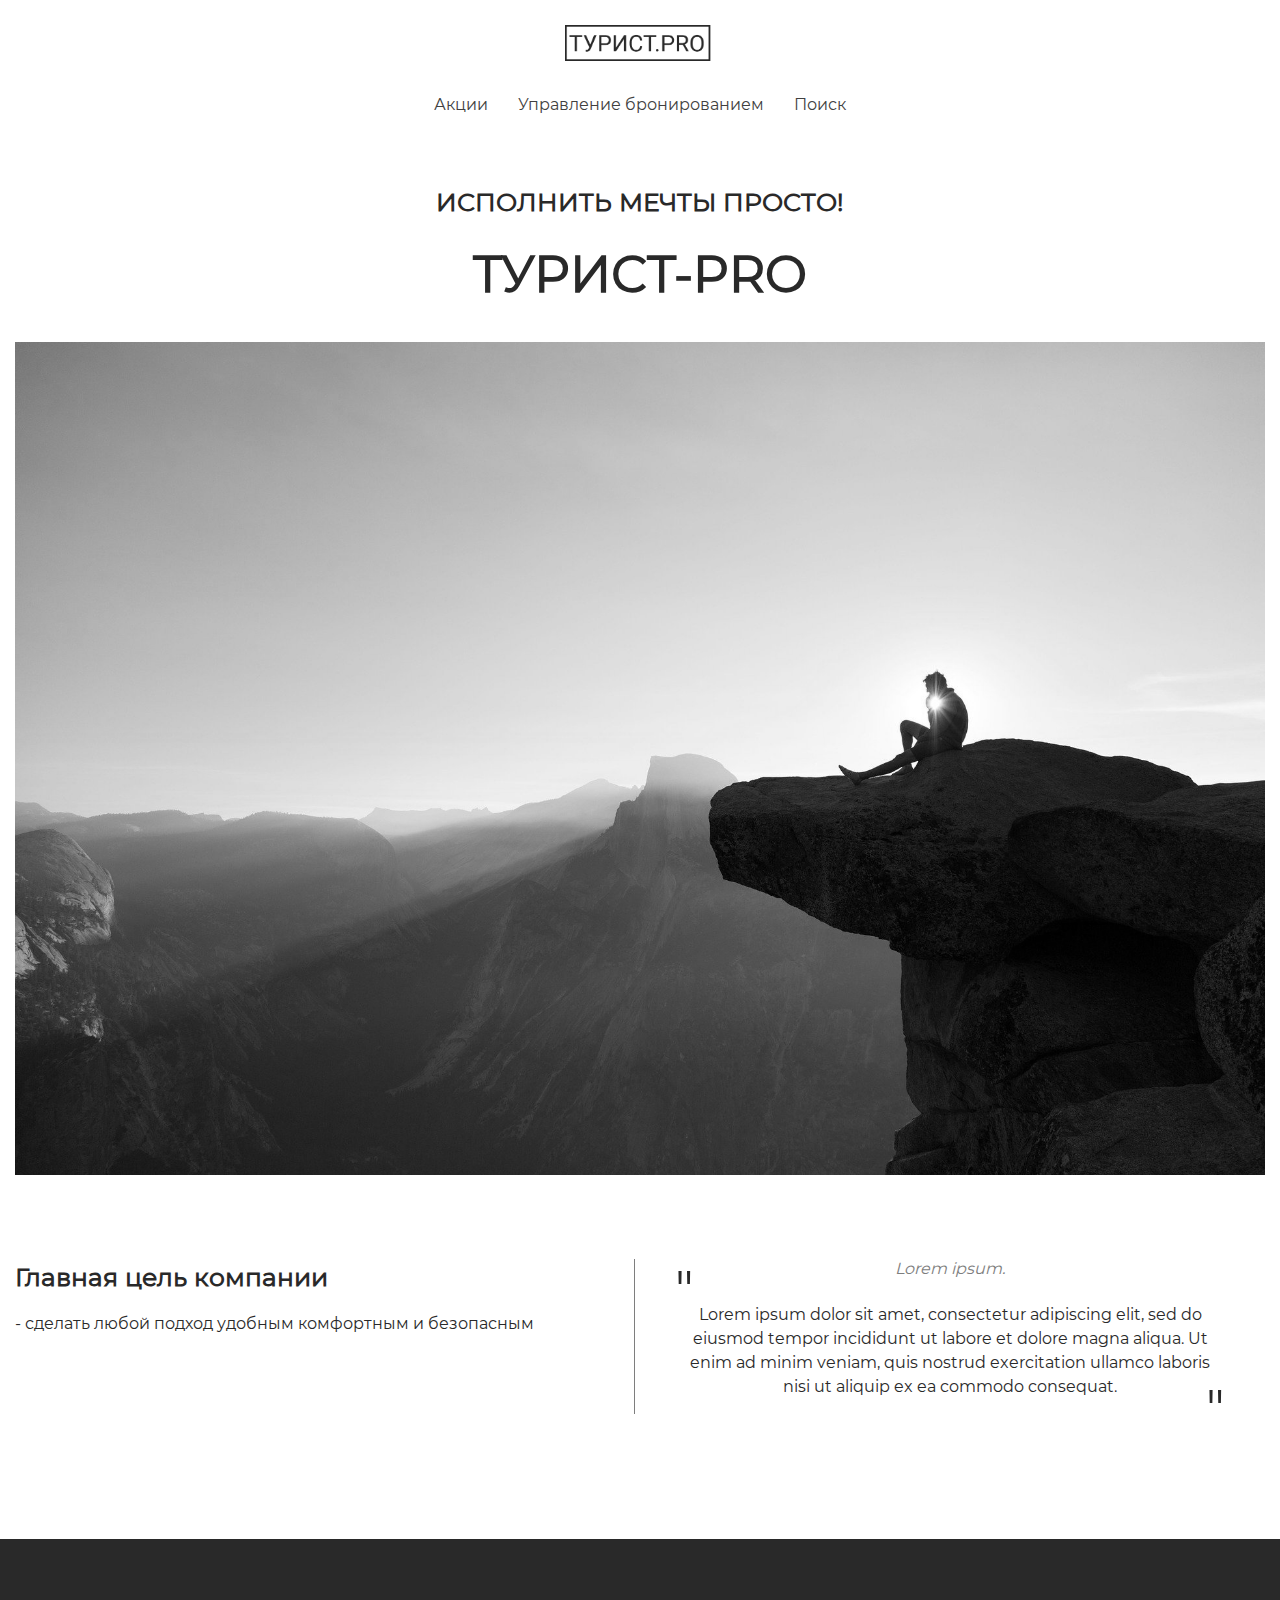
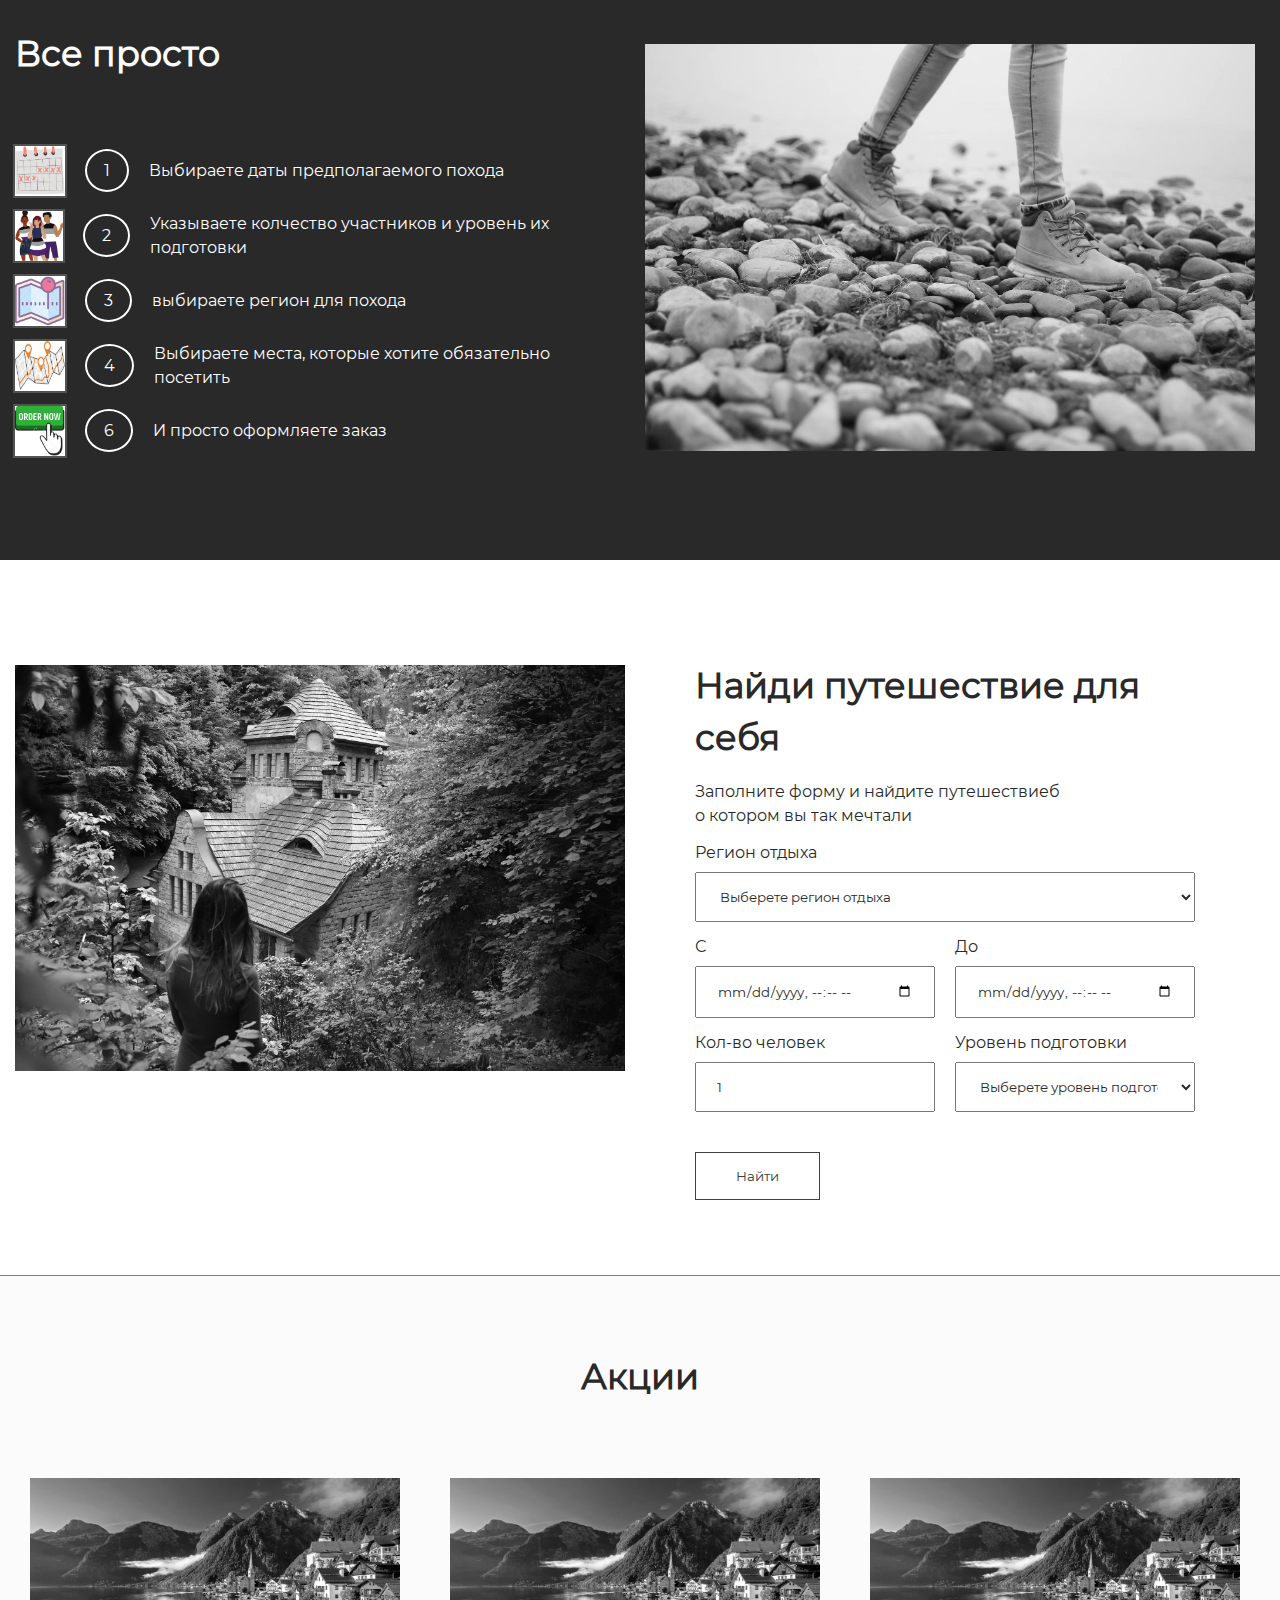
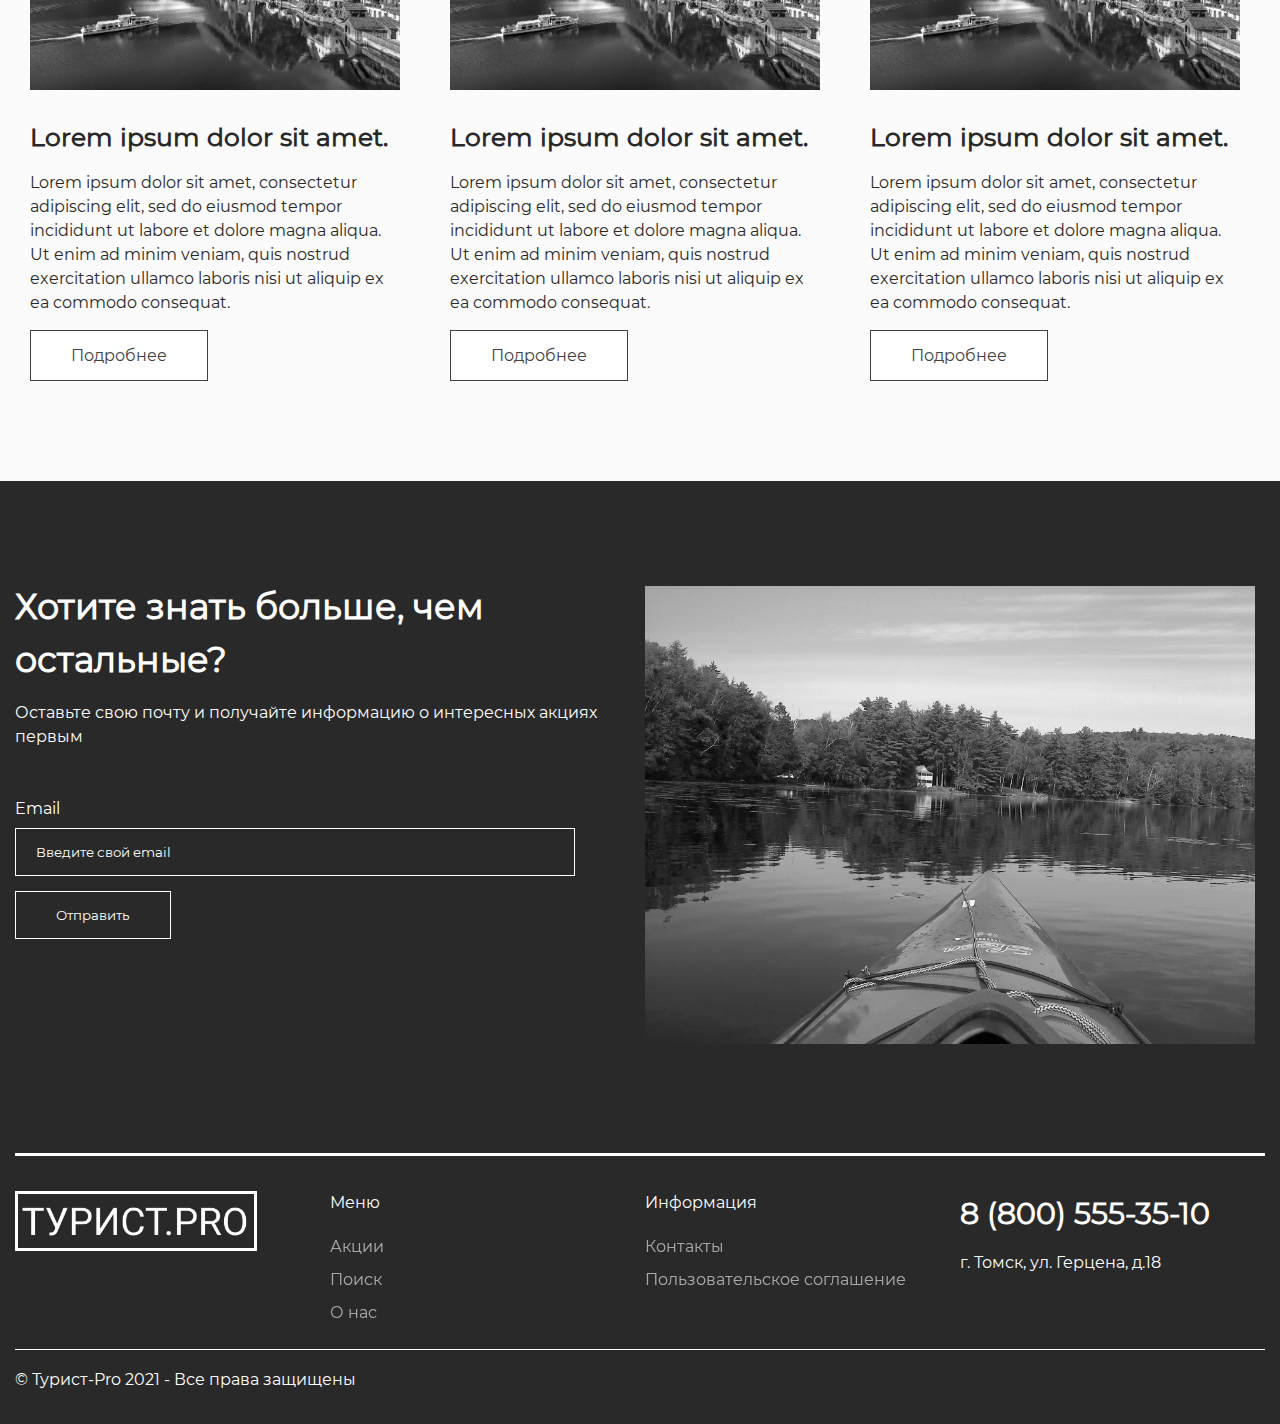
==== index.html @ ae93b6bb "Работа готова к деплою" ====
<!doctype html>
<html lang="ru">
<head>
    <meta charset="UTF-8">
    <meta name="viewport"
          content="width=device-width, user-scalable=no, initial-scale=1.0, maximum-scale=1.0, minimum-scale=1.0">
    <meta http-equiv="X-UA-Compatible" content="ie=edge">
    <title>Турист-Pro | Главная страница</title>
    <link rel="stylesheet" href="assets/css/main.css">
</head>
<body>
<div class="page">
    <header class="header">
        <div class="container d-flex align-items-center flex-column">
            <a href="index.html" class="logo logo--header">
                <img src="assets/images/logo.png" alt="logo">
            </a>
            <input type="checkbox" id="menu-toggle">
            <label for="menu-toggle">Меню</label>
            <div class="nav nav--header">
                <a href="" class="nav__link">Акции</a>
                <a href="" class="nav__link">Управление бронированием</a>
                <a href="" class="nav__link">Поиск</a>
            </div>
        </div>
    </header>
    <div class="content">
        <div class="section">
            <div class="container">
                <div class="wrap" data-animation="true">
                    <h4 class="text-uppercase text-center">Исполнить мечты просто!</h4>
                    <h1 class="text-uppercase text-center">Турист-Pro</h1>
                    <div class="image-cover w-100">
                        <img src="assets/images/yosemite-national-park-918596_1920.jpg" alt="hallstatt" class="image">
                    </div>
                </div>
                <div class="wrap wrap--reviews" data-animation="true">
                    <div class="row">
                        <div class="col">
                            <h4>Главная цель компании</h4>
                            <p>- сделать любой подход удобным комфортным и безопасным</p>
                        </div>
                        <div class="col">
                            <div class="wrap wrap--quote d-flex flex-column align-items-center">
                                <i class="text-muted">Lorem ipsum.</i>
                                <p class="mt text-center">Lorem ipsum dolor sit amet, consectetur adipiscing elit, sed do eiusmod tempor incididunt ut labore et dolore magna aliqua. Ut enim ad minim veniam, quis nostrud exercitation ullamco laboris nisi ut aliquip ex ea commodo consequat. </p>
                            </div>
                        </div>
                    </div>

                </div>
            </div>
        </div>
        <div class="section section--dark">
            <div class="container" data-animaation="true">
                <div class="row">
                    <div class="col">
                        <div class="wrap h-100 d-flex flex-column justify-content-center">
                            <h2 class="mb pb">Все просто</h2>
                            <div class="booking_steps">
                                <div class="booking_steps__item">
                                    <span class="infograph infograph-date"></span>
                                    <div class="icon circle">1</div>
                                    <p>Выбираете даты предполагаемого похода</p>
                                </div>
                                <div class="booking_steps__item">
                                    <span class="infograph infograph-count"></span>
                                    <div class="icon circle">2</div>
                                    <p>Указываете колчество участников и уровень их подготовки</p>
                                </div>
                                <div class="booking_steps__item">
                                    <span class="infograph infograph-area"></span>
                                    <div class="icon circle">3</div>
                                    <p>выбираете регион для похода</p>
                                </div>
                                <div class="booking_steps__item">
                                    <span class="infograph infograph-places"></span>
                                    <div class="icon circle">4</div>
                                    <p>Выбираете места, которые хотите обязательно посетить</p>
                                </div>
                                <div class="booking_steps__item">
                                    <span class="infograph infograph-order"></span>
                                    <div class="icon circle">6</div>
                                    <p>И просто оформляете заказ</p>
                                </div>
                            </div>
                        </div>
                    </div>
                    <div class="col">
                        <div class="image-cover">
                            <img src="assets/images/hiking-1149891_1920.jpg" alt="about-image" class="image">
                        </div>
                    </div>

                </div>
            </div>
        </div>
        <div class="section">
            <div class="container">
                <div class="row">
                    <div class="col">
                        <div class="image-cover">
                            <img src="assets/images/nature-4246192_1920.jpg" alt="about-image" class="image">
                        </div>
                    </div>
                    <div class="col">
                        <div class="wrap wrap--search">
                            <h2 class="mt">Найди путешествие для себя</h2>
                            <p>Заполните форму и найдите путешествиеб <br> о котором вы так мечтали</p>
                            <form action="search.html">
                                <div class="row">
                                    <div class="col">
                                        <div class="form__group">
                                            <label>Регион отдыха</label>
                                            <select name="region" class="form__control">
                                                <option value="0" disabled selected>Выберете регион отдыха</option>
                                            </select>
                                        </div>
                                    </div>
                                </div>
                                <div class="row">
                                    <div class="col">
                                        <div class="form__group">
                                            <label>С</label>
                                            <input name="started_at" type="datetime-local" class="form__control">
                                        </div>
                                    </div>
                                    <div class="col">
                                        <div class="form__group">
                                            <label>До</label>
                                            <input name="finished_at" type="datetime-local" class="form__control">
                                        </div>
                                    </div>
                                </div>
                                <div class="row">
                                    <div class="col">
                                        <div class="form__group">
                                            <label>Кол-во человек</label>
                                            <input name="count" type="number" min="1" value="1" class="form__control">
                                        </div>
                                    </div>
                                    <div class="col">
                                        <div class="form__group">
                                            <label>Уровень подготовки</label>
                                            <select name="level" class="form__control">
                                                <option value="0" disabled selected>Выберете уровень подготовки людей</option>
                                                <option value="1">Начинающие</option>
                                                <option value="2">Средний</option>
                                                <option value="3">Профессионалы</option>
                                            </select>
                                        </div>
                                    </div>
                                </div>
                                <button class="btn btn--primary mt">Найти</button>
                            </form>
                        </div>
                    </div>
                </div>
            </div>
        </div>
        <div class="section section--light">
            <div class="container" data-animaation="true">
                <h2 class="text-center">Акции</h2>
                <div class="promotion__container row">
                    <div class="col promotion__card">
                        <div class="image-cover image--card">
                            <img src="assets/images/promotion-1.jpg" alt="promotion" class="image">
                        </div>
                        <div class="wrap mt">
                            <h4 class="promotion__card__title">Lorem ipsum dolor sit amet.</h4>
                            <p class="promotion__card__description">Lorem ipsum dolor sit amet, consectetur adipiscing elit, sed do eiusmod tempor incididunt ut labore et dolore magna aliqua. Ut enim ad minim veniam, quis nostrud exercitation ullamco laboris nisi ut aliquip ex ea commodo consequat.</p>
                            <a href="#" class="btn btn--primary">Подробнее</a>
                        </div>
                    </div>
                    <div class="col promotion__card">
                        <div class="image-cover image--card">
                            <img src="assets/images/promotion-2.jpg" alt="promotion" class="image">
                        </div>
                        <div class="wrap mt">
                            <h4 class="promotion__card__title">Lorem ipsum dolor sit amet.</h4>
                            <p class="promotion__card__description">Lorem ipsum dolor sit amet, consectetur adipiscing elit, sed do eiusmod tempor incididunt ut labore et dolore magna aliqua. Ut enim ad minim veniam, quis nostrud exercitation ullamco laboris nisi ut aliquip ex ea commodo consequat.</p>
                            <a href="#" class="btn btn--primary">Подробнее</a>
                        </div>
                    </div>
                    <div class="col promotion__card">
                        <div class="image-cover image--card">
                            <img src="assets/images/promotion-3.jpg" alt="promotion" class="image">
                        </div>
                        <div class="wrap mt">
                            <h4 class="promotion__card__title">Lorem ipsum dolor sit amet.</h4>
                            <p class="promotion__card__description">Lorem ipsum dolor sit amet, consectetur adipiscing elit, sed do eiusmod tempor incididunt ut labore et dolore magna aliqua. Ut enim ad minim veniam, quis nostrud exercitation ullamco laboris nisi ut aliquip ex ea commodo consequat.</p>
                            <a href="#" class="btn btn--primary">Подробнее</a>
                        </div>
                    </div>
                </div>
            </div>
        </div>
        <div class="section section--dark">
            <div class="container" data-animaation="true">
                <div class="row">
                    <div class="col">
                        <h2 class="mt">Хотите знать больше, чем остальные?</h2>
                        <p>Оставьте свою почту и получайте информацию о интересных акциях первым</p>
                        <form action="" class="form--sub">
                            <div class="form__group form__group--dark">
                                <label>Email</label>
                                <input type="email" class="form__control" placeholder="Введите свой email">
                            </div>
                            <button class="btn btn--light">Отправить</button>
                        </form>
                    </div>
                    <div class="col">
                        <div class="image-cover image--sub">
                            <img src="assets/images/lake-112059_1920.jpg" alt="lake" class="image">
                        </div>
                    </div>
                </div>
            </div>
        </div>
    </div>
    <footer class="footer footer--dark">
        <div class="container">
            <div class="footer__container">
                <div class="row">
                    <div class="col">
                        <a href="index.html" class="logo logo--footer">
                            <img src="assets/images/logo-white.png" alt="logo">
                        </a>
                    </div>
                    <div class="col">
                        <p class="footer__column--title">Меню</p>
                        <div class="nav nav--vertical">
                            <a href="" class="nav__link nav__link--simple">Акции</a>
                            <a href="" class="nav__link nav__link--simple">Поиск</a>
                            <a href="" class="nav__link nav__link--simple">О нас</a>
                        </div>
                    </div>
                    <div class="col">
                        <p class="footer__column--title">Информация</p>
                        <div class="nav nav--vertical">
                            <a href="" class="nav__link nav__link--simple">Контакты</a>
                            <a href="" class="nav__link nav__link--simple">Пользовательское соглашение</a>
                        </div>
                    </div>
                    <div class="col">
                        <h3>8 (800) 555-35-10</h3>
                        <p>г. Томск, ул. Герцена, д.18</p>
                    </div>
                </div>
                <div class="footer__container--rule">
                    &copy; Турист-Pro 2021 - Все права защищены
                </div>
            </div>
        </div>
    </footer>
</div>
</body>
</html>
---- assets/css/main.css ----
@import "bs.css";
@import "components/nav.css";
@import "components/header.css";
@import "components/footer.css";
@import "components/icons.css";

* {
    margin: 0;
    padding: 0;
    font-family: "Montserrat", serif;
    box-sizing: border-box;
    color: #292929;
}

.page {
    min-height: 100vh;
    display: flex;
    flex-direction: column;
}

.content .section:first-of-type {
    padding-top: 25px;
}

.section {
    padding: 75px 0;
}

.section--light {
    background: #fbfbfb;
    border-top: 1px solid #7e7e7e;
}

.section--dark {
    background: #292929;
}

.section--dark * {
    color: #fff;
}

.image-cover {
    margin: 30px auto;
    overflow: hidden;
}

.image {
    transition: all .25s ease;
    width: 100%;
    filter: grayscale(100%);
}

.image--card {
    margin: 0;
}

.image:hover {
    transform: scale(1.1);
    filter: none;
}

.wrap--reviews {
    padding: 50px 0;
}

.wrap--reviews .col:first-of-type {
    border-right: 1px solid #7e7e7e;
}

.wrap--quote {
    position: relative;
    margin: 0 30px;
}

.wrap--quote::before,
.wrap--quote::after {
    content: "\0022";
    font-size: 50px;
    position: absolute;
}

.wrap--quote::before {
    top: 0;
    left: 0;
}

.wrap--quote::after {
    right: 0;
    bottom: -25px;
}

.wrap--search {
    padding: 0 50px;
}

.booking_steps__item {
    display: flex;
    align-items: center;
    margin: 15px 0;
}

.booking_steps__item p {
    margin: 0;
    margin-left: 20px;
}

.promotion__container {
    margin-top: 50px;
}

.promo__card:last-of-type {
    height: 100%;
}

.promotion__card {
    padding: 25px;
}

.form--sub {
    padding-right: 50px;
    margin-top: 50px;
}

.search__container {
    width: 100%;
    padding: 50px 0;
}

.search__card {
    margin: 10px 0;
    padding: 20px;
    display: flex;
}

.search__card:hover {
    background: #f6f6f6;
}

.search__card__image {
    width: 350px;
}

.difficult-hard {
    color: #cf5757;
}

.difficult-medium {
    color: #ffd55c;
}

.difficult-easy {
    color: #36a92f;
}

.wrap--order_info {
    border: 1px solid #404040;
}

.order_info__header, 
.order_info__content {
    padding: 15px 20px;
}

.order_info__header {
    border-bottom: 1px solid #404040;
}

.location__card {
    display: flex;
    margin: 25px 0;
}

.location__card--sm {
    align-items: center;
    margin: 10px 0;
}

.location__container--lg .location__card .location__card__image {
    height: 250px;
}

.location__container--lg .location__card .location__card__image img {
    height: 100%;
    width: auto;
}

.location__card--sm .location__card__image {
    width: 100px;
}

@media all and (max-width: 1024px) {
    .image--sub {
        display: none;
    }

    .wrap--reviews .row {
        padding: 0 20px;
        margin: 0;
    }

    .wrap--reviews .col {
        padding: 20px 0;
    }

    .wrap--reviews .col:first-of-type{
        border-right: none;
        border-bottom: 1px solid #404040;
        text-align: center;
    }

    .search__card__image {
        height: 250px;
    }

    .search__card__image img {
        height: 100%;
        width: auto;
    }

    .search__card__content {
        flex-direction: column;
        align-items: flex-start;
    }

    .search__card__content__right {
        width: 100%;
        flex-direction: row;
        justify-content: space-between;
    }
}

@media all and (max-width: 600px) {
    .search__card {
        flex-direction: column;
    }

    .search__card__image {
        height: auto;
        width: 100%;
    }

    .search__card__image img {
        height: auto;
        width: 100%;
    }

    .search__card__content {
        padding: 25px 0;
        margin-left: 0;
    }
}

span.infograph {
  display: inline-block;
  width: 50px;
  height: 50px;
  margin: 0 20px 0 0;

  vertical-align: bottom;
  box-shadow: 0 0 0 2px rgba(255, 255, 255, 0.2);
}

span.infograph-date {
    background-image: url("../images/ig-date.png");
    background-repeat: no-repeat;
    background-size: 50px 50px;
}

span.infograph-count {
    background-image: url("../images/ig-count.png");
    background-repeat: no-repeat;
    background-size: 50px 50px;
}

span.infograph-area {
    background-image: url("../images/ig-area.png");
    background-repeat: no-repeat;
    background-size: 50px 50px;
}

span.infograph-places {
    background-image: url("../images/ig-places.png");
    background-repeat: no-repeat;
    background-size: 50px 50px;
}

span.infograph-order {
    background-image: url("../images/ig-order.png");
    background-repeat: no-repeat;
    background-size: 50px 50px;
}
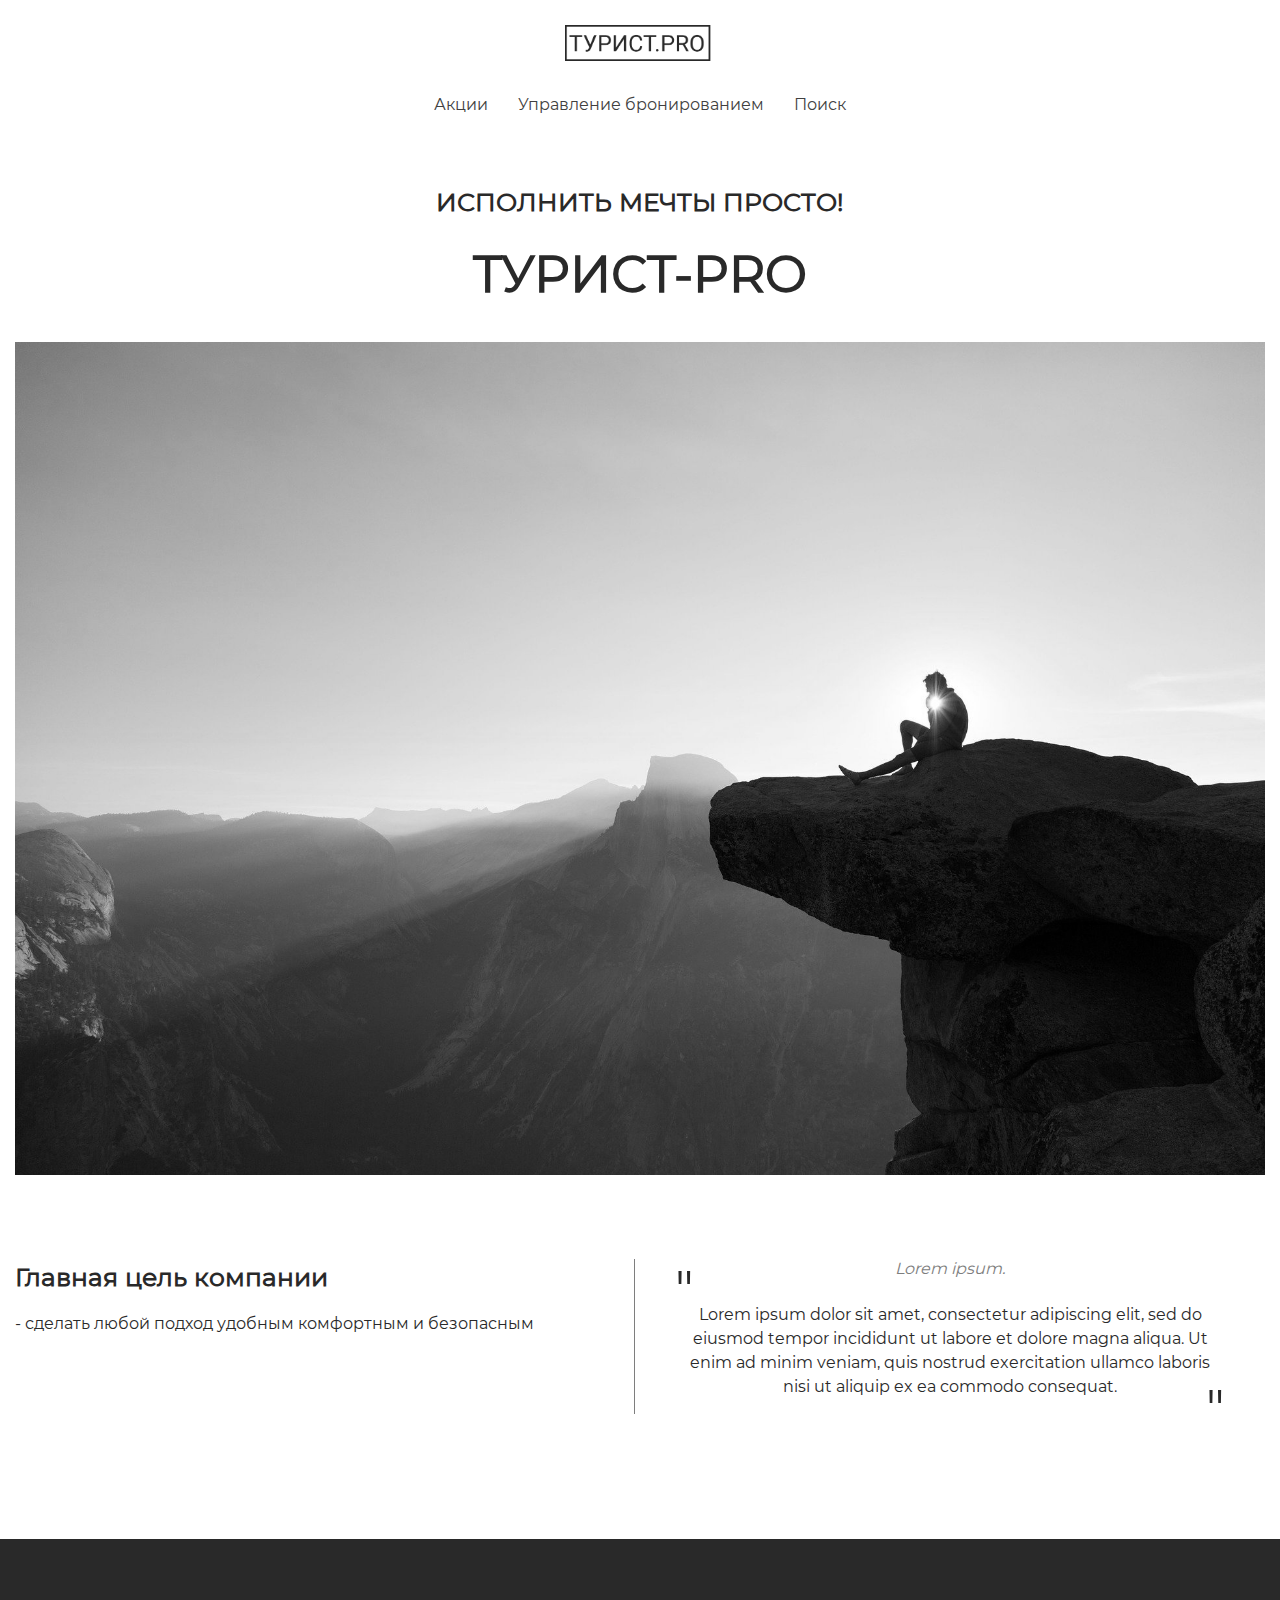
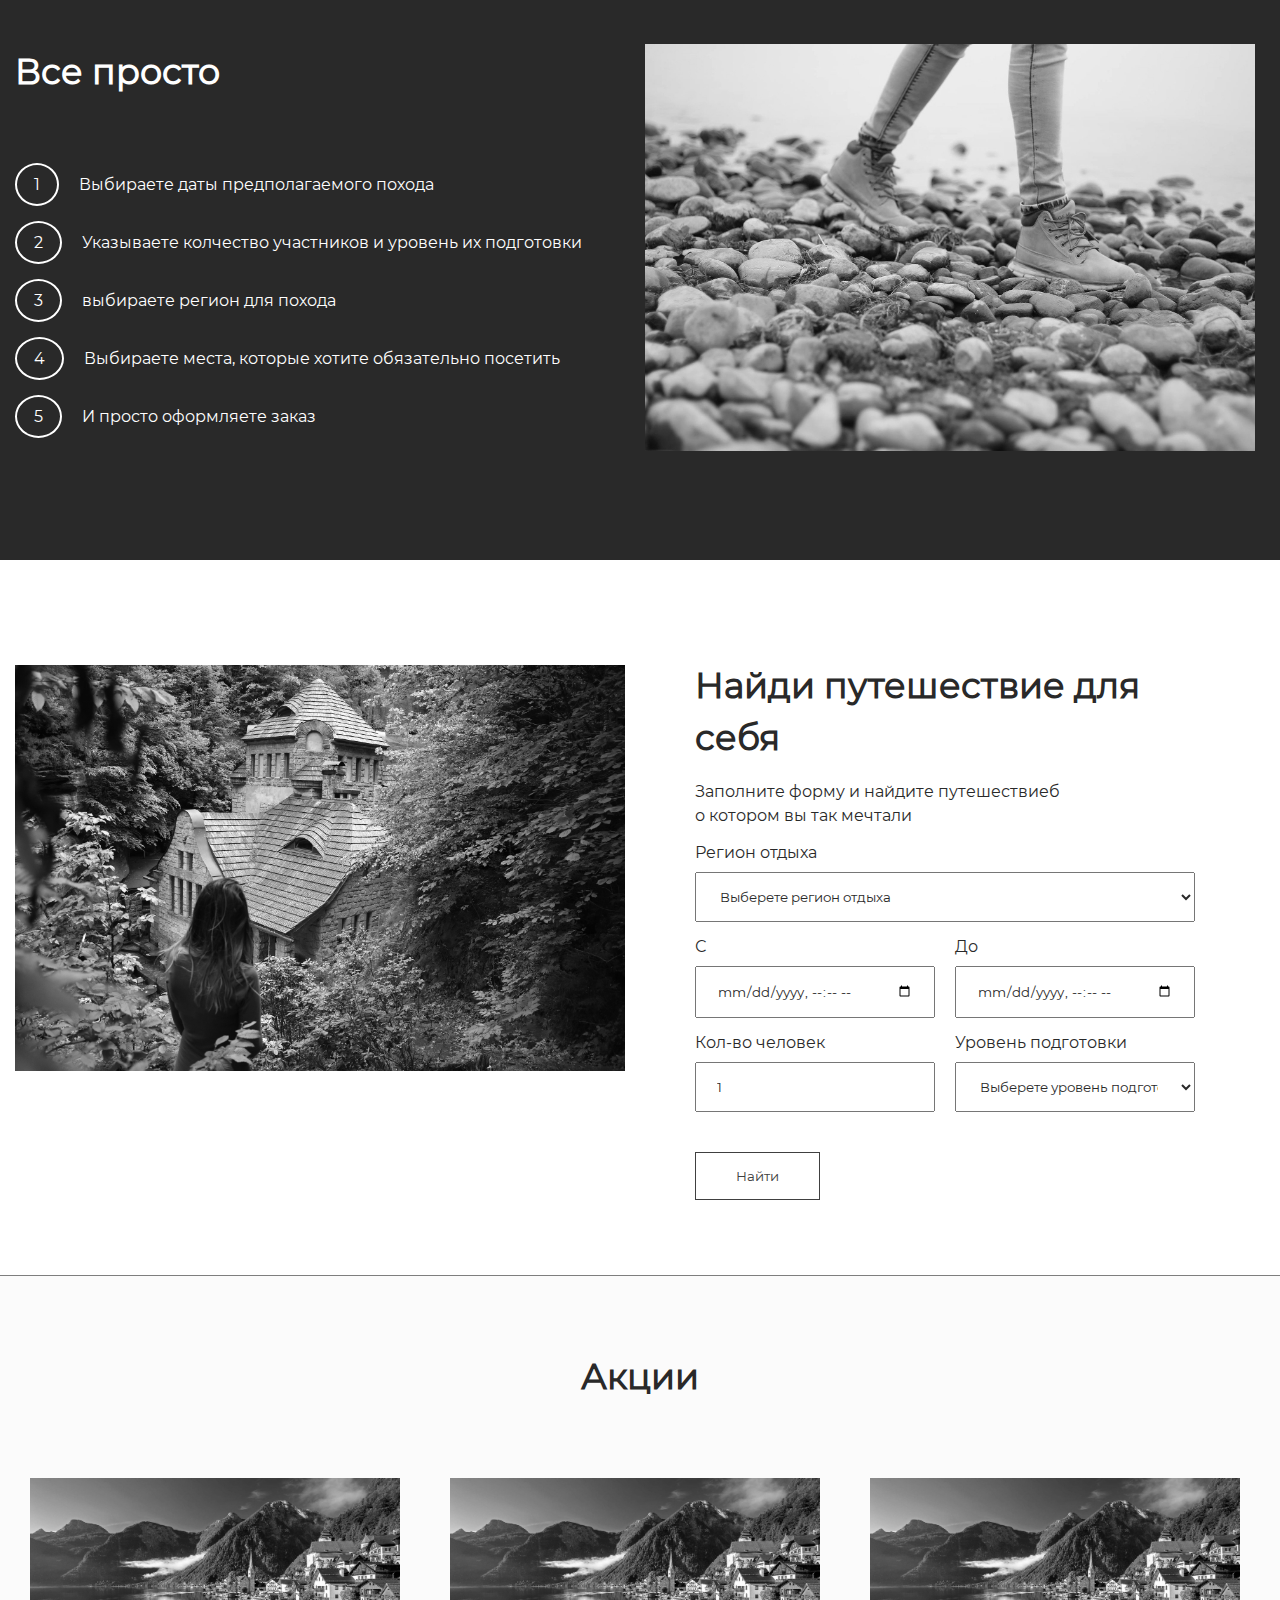
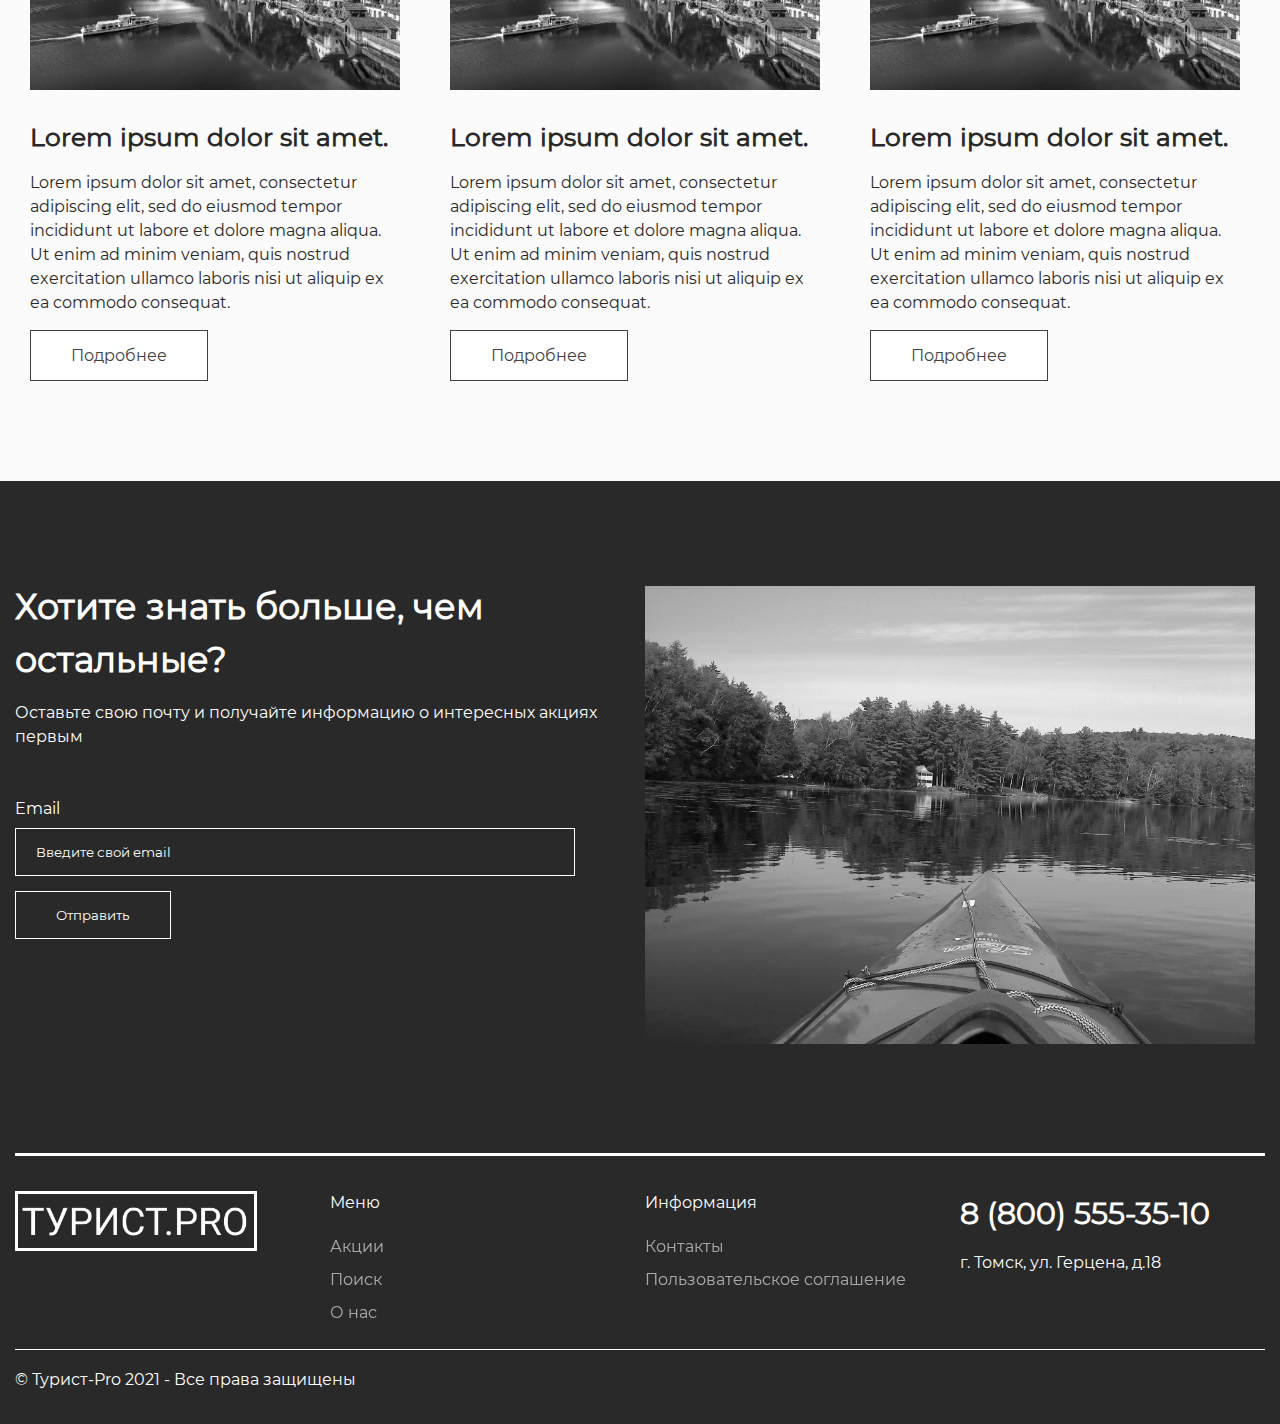
==== commit 43148247: "Доработка адаптива" ====
--- a/index.html
+++ b/index.html
@@ -59,28 +59,23 @@
                             <h2 class="mb pb">Все просто</h2>
                             <div class="booking_steps">
                                 <div class="booking_steps__item">
-                                    <span class="infograph infograph-date"></span>
                                     <div class="icon circle">1</div>
                                     <p>Выбираете даты предполагаемого похода</p>
                                 </div>
                                 <div class="booking_steps__item">
-                                    <span class="infograph infograph-count"></span>
                                     <div class="icon circle">2</div>
                                     <p>Указываете колчество участников и уровень их подготовки</p>
                                 </div>
                                 <div class="booking_steps__item">
-                                    <span class="infograph infograph-area"></span>
                                     <div class="icon circle">3</div>
                                     <p>выбираете регион для похода</p>
                                 </div>
                                 <div class="booking_steps__item">
-                                    <span class="infograph infograph-places"></span>
                                     <div class="icon circle">4</div>
                                     <p>Выбираете места, которые хотите обязательно посетить</p>
                                 </div>
                                 <div class="booking_steps__item">
-                                    <span class="infograph infograph-order"></span>
-                                    <div class="icon circle">6</div>
+                                    <div class="icon circle">5</div>
                                     <p>И просто оформляете заказ</p>
                                 </div>
                             </div>
--- a/assets/css/main.css
+++ b/assets/css/main.css
@@ -248,44 +248,19 @@
         padding: 25px 0;
         margin-left: 0;
     }
-}
-
-span.infograph {
-  display: inline-block;
-  width: 50px;
-  height: 50px;
-  margin: 0 20px 0 0;
-
-  vertical-align: bottom;
-  box-shadow: 0 0 0 2px rgba(255, 255, 255, 0.2);
-}
-
-span.infograph-date {
-    background-image: url("../images/ig-date.png");
-    background-repeat: no-repeat;
-    background-size: 50px 50px;
-}
-
-span.infograph-count {
-    background-image: url("../images/ig-count.png");
-    background-repeat: no-repeat;
-    background-size: 50px 50px;
-}
-
-span.infograph-area {
-    background-image: url("../images/ig-area.png");
-    background-repeat: no-repeat;
-    background-size: 50px 50px;
-}
-
-span.infograph-places {
-    background-image: url("../images/ig-places.png");
-    background-repeat: no-repeat;
-    background-size: 50px 50px;
-}
-
-span.infograph-order {
-    background-image: url("../images/ig-order.png");
-    background-repeat: no-repeat;
-    background-size: 50px 50px;
+
+    .location__card {
+    flex-wrap: wrap;
+    justify-content: space-between;
+    }
+}
+
+@media all and (max-width: 400px) {
+    .search__card__content__right {
+        flex-direction: column-reverse;
+    }
+
+    .location__card {
+        flex-direction: column;
+    }
 }